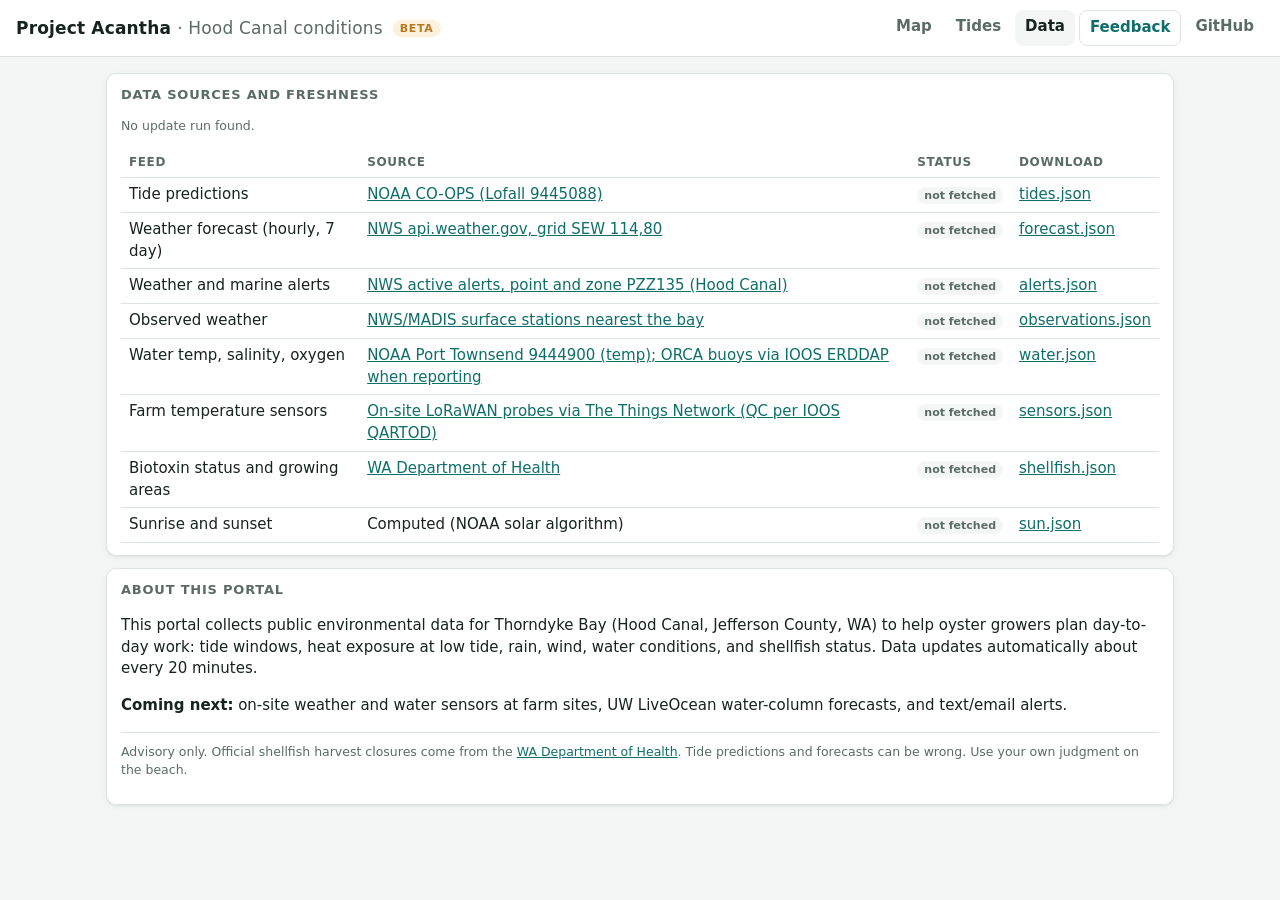
==== web/about.html @ f84d2c57 "Add GitHub repo link to site header Co-Authored-By: Claude Opus 5.5 <noreply@anthropic.com>" ====
<!doctype html>
<html lang="en">
<head>
  <meta charset="utf-8">
  <meta name="viewport" content="width=device-width, initial-scale=1">
  <title>Thorndyke Data Sources</title>
  <meta name="description" content="Where the Thorndyke Bay portal's data comes from and how fresh it is.">
  <link rel="stylesheet" href="css/style.css">
</head>
<body>
  <header class="top">
    <h1>Project Acantha <span>· Hood Canal conditions</span> <b class="beta" title="This site is in beta — data and features may change">Beta</b></h1>
    <nav>
      <a href="index.html">Map</a>
      <a href="tides.html">Tides</a>
      <a href="about.html" aria-current="page">Data</a>
      <a class="feedback" title="Email contact@robertslab.info" href="mailto:contact@robertslab.info?subject=Thorndyke%20Bay%20dashboard%20feedback&amp;body=What%20page%20were%20you%20on%2C%20and%20what%20did%20you%20notice%20or%20want%20to%20see%3F%0A%0A">Feedback</a>
      <a class="github" title="Source code on GitHub" href="https://github.com/RobertsLab/acantha" target="_blank" rel="noopener">GitHub</a>
    </nav>
  </header>
  <main class="page">
    <section class="card">
      <h2>Data sources and freshness</h2>
      <p class="small muted" id="gen"></p>
      <div style="overflow-x:auto"><table id="src"><thead><tr><th>Feed</th><th>Source</th><th>Status</th><th>Download</th></tr></thead><tbody></tbody></table></div>
    </section>
    <section class="card">
      <h2>About this portal</h2>
      <p>This portal collects public environmental data for Thorndyke Bay (Hood Canal, Jefferson County, WA)
        to help oyster growers plan day-to-day work: tide windows, heat exposure at low tide, rain, wind,
        water conditions, and shellfish status. Data updates automatically about every 20 minutes.</p>
      <p><b>Coming next:</b> on-site weather and water sensors at farm sites, UW LiveOcean water-column forecasts,
        and text/email alerts.</p>
      <p class="disclaimer">Advisory only. Official shellfish harvest closures come from the
        <a href="https://doh.wa.gov/community-and-environment/shellfish">WA Department of Health</a>.
        Tide predictions and forecasts can be wrong. Use your own judgment on the beach.</p>
    </section>
  </main>
  <script type="module">
    import { loadAll, ago, el, fmtDayTime } from "./js/common.js";
    const FEEDS = [
      ["tides", "Tide predictions", "NOAA CO-OPS (Lofall 9445088)", "https://tidesandcurrents.noaa.gov/stationhome.html?id=9445088"],
      ["forecast", "Weather forecast (hourly, 7 day)", "NWS api.weather.gov, grid SEW 114,80", "https://www.weather.gov/sew/"],
      ["alerts", "Weather and marine alerts", "NWS active alerts, point and zone PZZ135 (Hood Canal)", "https://www.weather.gov/sew/"],
      ["observations", "Observed weather", "NWS/MADIS surface stations nearest the bay", "https://www.weather.gov/sew/"],
      ["water", "Water temp, salinity, oxygen", "NOAA Port Townsend 9444900 (temp); ORCA buoys via IOOS ERDDAP when reporting", "https://nvs.nanoos.org/"],
      ["sensors", "Farm temperature sensors", "On-site LoRaWAN probes via The Things Network (QC per IOOS QARTOD)", "https://www.thethingsnetwork.org/"],
      ["shellfish", "Biotoxin status and growing areas", "WA Department of Health", "https://doh.wa.gov/community-and-environment/shellfish"],
      ["sun", "Sunrise and sunset", "Computed (NOAA solar algorithm)", null],
    ];
    const { meta } = await loadAll(["meta"]);
    document.getElementById("gen").textContent = meta ? `Last update run: ${fmtDayTime(meta.generated_at)} (${ago(meta.generated_at)})` : "No update run found.";
    document.querySelector("#src tbody").replaceChildren(...FEEDS.map(([k, name, src, url]) => {
      const s = meta?.sources?.[k];
      const status = !s ? el("span", { class: "badge muted" }, "not fetched")
        : s.ok ? el("span", { class: "badge ok" }, `OK · ${ago(s.fetched_at)}`)
        : el("span", { class: "badge bad", title: s.error }, `Error · last good ${ago(s.fetched_at)}`);
      return el("tr", {}, el("td", {}, name),
        el("td", {}, url ? el("a", { href: url, target: "_blank", rel: "noopener" }, src) : src),
        el("td", {}, status, s && !s.ok ? el("div", { class: "small muted" }, s.error) : ""),
        el("td", {}, el("a", { href: `data/${k}.json` }, `${k}.json`)));
    }));
  </script>
</body>
</html>
---- web/css/style.css ----
:root {
  --bg: #f4f6f5;
  --panel: #ffffff;
  --ink: #16231f;
  --muted: #5b6b66;
  --line: #dde3e0;
  --accent: #0f6e6a;     /* tide / water */
  --accent-2: #d9731a;   /* now line, highlights */
  --good: #2f7d4a;
  --warn: #b7791f;
  --bad: #b83232;
  --good-bg: #e6f3ea;
  --warn-bg: #fbf1dd;
  --bad-bg: #f9e3e3;
  --night: rgba(22, 35, 31, 0.07);
  --series-1: #0f6e6a;
  --series-2: #d9731a;
  --series-3: #4a6fa5;
  --radius: 10px;
  --shadow: 0 1px 2px rgba(0,0,0,.06), 0 2px 8px rgba(0,0,0,.04);
  color-scheme: light;
}
@media (prefers-color-scheme: dark) {
  :root:not([data-theme="light"]) {
    --bg: #0f1614; --panel: #17211e; --ink: #e5ece9; --muted: #95a5a0; --line: #2a3632;
    --accent: #3fb8b0; --accent-2: #f0a050; --good: #6cc48a; --warn: #e3b252; --bad: #ec7b7b;
    --good-bg: #1c3325; --warn-bg: #3a2f17; --bad-bg: #3d1f1f; --night: rgba(255,255,255,.05);
    --series-1: #3fb8b0; --series-2: #f0a050; --series-3: #8fb0e0;
    color-scheme: dark;
  }
}

* { box-sizing: border-box; }
html, body { margin: 0; height: 100%; }
body {
  background: var(--bg);
  color: var(--ink);
  font: 15px/1.45 system-ui, -apple-system, "Segoe UI", Roboto, sans-serif;
  -webkit-text-size-adjust: 100%;
}
a { color: var(--accent); }

header.top {
  display: flex; align-items: center; gap: 16px; flex-wrap: wrap;
  padding: 10px 16px; background: var(--panel); border-bottom: 1px solid var(--line);
  position: sticky; top: 0; z-index: 10;
}
header.top h1 { font-size: 17px; margin: 0; letter-spacing: .01em; }
header.top h1 span { color: var(--muted); font-weight: 500; }
header.top nav { display: flex; gap: 4px; margin-left: auto; }
header.top nav a {
  text-decoration: none; color: var(--muted); padding: 6px 10px; border-radius: 8px; font-weight: 600;
}
header.top nav a[aria-current="page"] { color: var(--ink); background: var(--bg); }
header.top h1 .beta {
  font-size: 11px; font-weight: 700; text-transform: uppercase; letter-spacing: .06em; vertical-align: 2px;
  color: var(--warn); background: var(--warn-bg); padding: 2px 7px; border-radius: 999px; margin-left: 4px;
}
header.top nav a.feedback { color: var(--accent); border: 1px solid var(--line); }

/* ---------- map page layout ---------- */
.map-layout { display: grid; grid-template-columns: 1fr 440px; height: calc(100vh - 53px); }
#map { width: 100%; height: 100%; }
.panel { overflow-y: auto; padding: 14px; border-left: 1px solid var(--line); background: var(--bg); }
@media (max-width: 860px) {
  .map-layout { grid-template-columns: 1fr; grid-template-rows: 48vh auto; height: auto; }
  .panel { border-left: 0; border-top: 1px solid var(--line); overflow: visible; }
}

/* ---------- cards ---------- */
.card {
  background: var(--panel); border: 1px solid var(--line); border-radius: var(--radius);
  box-shadow: var(--shadow); padding: 12px 14px; margin-bottom: 12px;
}
.card h2 {
  font-size: 13px; text-transform: uppercase; letter-spacing: .06em; color: var(--muted);
  margin: 0 0 8px; display: flex; justify-content: space-between; align-items: baseline; gap: 8px;
}
.big { font-size: 34px; font-weight: 700; line-height: 1.1; font-variant-numeric: tabular-nums; }
.big small { font-size: 15px; font-weight: 500; color: var(--muted); }
.row { display: flex; gap: 16px; flex-wrap: wrap; align-items: baseline; }
.stat { min-width: 90px; }
.stat .label { font-size: 12px; color: var(--muted); }
.stat .value { font-size: 20px; font-weight: 650; font-variant-numeric: tabular-nums; }
.muted { color: var(--muted); }
.small { font-size: 12.5px; }
.chart { width: 100%; margin-top: 6px; }

.badge {
  font-size: 11px; font-weight: 600; text-transform: none; letter-spacing: 0;
  padding: 2px 7px; border-radius: 999px; white-space: nowrap;
}
.badge.ok { background: var(--good-bg); color: var(--good); }
.badge.warn { background: var(--warn-bg); color: var(--warn); }
.badge.bad { background: var(--bad-bg); color: var(--bad); }
.badge.muted { background: var(--bg); }

.flags { list-style: none; margin: 0; padding: 0; }
.flags li {
  padding: 8px 10px; border-radius: 8px; margin-bottom: 6px; border-left: 4px solid;
  background: var(--bg);
}
.flags li.good { border-color: var(--good); }
.flags li.warn { border-color: var(--warn); background: var(--warn-bg); }
.flags li.bad { border-color: var(--bad); background: var(--bad-bg); }
.flags li b { display: block; }

.alert {
  border-radius: 8px; padding: 8px 10px; margin-bottom: 8px;
  background: var(--warn-bg); border-left: 4px solid var(--warn);
}
.alert.severe { background: var(--bad-bg); border-color: var(--bad); }
details summary { cursor: pointer; }

table { border-collapse: collapse; width: 100%; }
th, td { text-align: left; padding: 6px 8px; border-bottom: 1px solid var(--line); vertical-align: top; }
th { font-size: 12px; color: var(--muted); text-transform: uppercase; letter-spacing: .05em; }

.settings { display: grid; grid-template-columns: 1fr auto; gap: 6px 10px; align-items: center; }
.settings input { width: 80px; padding: 5px 6px; border: 1px solid var(--line); border-radius: 6px;
  background: var(--panel); color: var(--ink); font: inherit; }

/* ---------- map controls ---------- */
.layer-ctl {
  background: var(--panel); color: var(--ink); border-radius: 8px; box-shadow: var(--shadow);
  padding: 8px 10px; font-size: 13px; line-height: 1.8;
}
.layer-ctl label { display: block; cursor: pointer; white-space: nowrap; }
.radar-player { margin: 0 0 2px 20px; line-height: 1.5; }
.radar-player > div { display: flex; align-items: center; gap: 6px; margin-top: 3px; }
.radar-mode { font: inherit; font-size: 12px; padding: 1px 4px; border: 1px solid var(--line); border-radius: 6px;
  background: var(--panel); color: var(--ink); }
.radar-player[hidden] { display: none; }
.radar-btn { padding: 0 6px; font-size: 11px; line-height: 20px; min-width: 24px; }
.radar-time { font-variant-numeric: tabular-nums; }
.layer-ctl hr { border: 0; border-top: 1px solid var(--line); margin: 4px 0; }
.maplibregl-popup-content { background: var(--panel) !important; color: var(--ink); border-radius: 8px !important;
  font: 13px/1.4 system-ui, sans-serif; max-width: 280px; }
.maplibregl-popup-tip { border-top-color: var(--panel) !important; border-bottom-color: var(--panel) !important; }
.maplibregl-popup-content h3 { margin: 0 0 4px; font-size: 14px; }
.legend-dot { display: inline-block; width: 10px; height: 10px; border-radius: 50%; margin-right: 6px; vertical-align: -1px; }

/* ---------- pages ---------- */
main.page { max-width: 1100px; margin: 0 auto; padding: 16px; }
.cal { display: grid; grid-template-columns: repeat(auto-fill, minmax(150px, 1fr)); gap: 8px; }
.cal .day { background: var(--panel); border: 1px solid var(--line); border-radius: 8px; padding: 8px 10px; }
.cal .day.work { border-color: var(--accent); box-shadow: inset 0 0 0 1px var(--accent); }
.cal .day h3 { margin: 0 0 4px; font-size: 13px; }
.cal .low { font-variant-numeric: tabular-nums; font-size: 13.5px; }
.cal .low.hit { font-weight: 700; color: var(--accent); }
.cal .low.night { color: var(--muted); }
button, .btn {
  font: inherit; font-weight: 600; padding: 7px 12px; border-radius: 8px; border: 1px solid var(--accent);
  background: var(--accent); color: #fff; cursor: pointer; text-decoration: none;
}
button.secondary { background: transparent; color: var(--accent); }
.disclaimer { font-size: 12.5px; color: var(--muted); border-top: 1px solid var(--line); padding-top: 10px; margin-top: 8px; }

/* uPlot theming */
.u-legend { font-size: 12px; color: var(--ink); }
.u-legend .u-marker { width: 10px; height: 10px; }

/* ---------- farm sensors ---------- */
.popup-chart { margin-top: 6px; }
.sensor-row { display: grid; grid-template-columns: 1fr auto; gap: 2px 10px; align-items: baseline;
  padding: 6px 0; border-bottom: 1px solid var(--line); }
.sensor-row:last-of-type { border-bottom: 0; }
.sensor-row .value { font-size: 20px; font-weight: 650; font-variant-numeric: tabular-nums; }
.mock-banner { font-size: 12px; padding: 4px 8px; border-radius: 6px; margin-bottom: 6px;
  background: var(--warn-bg); color: var(--warn); font-weight: 600; }
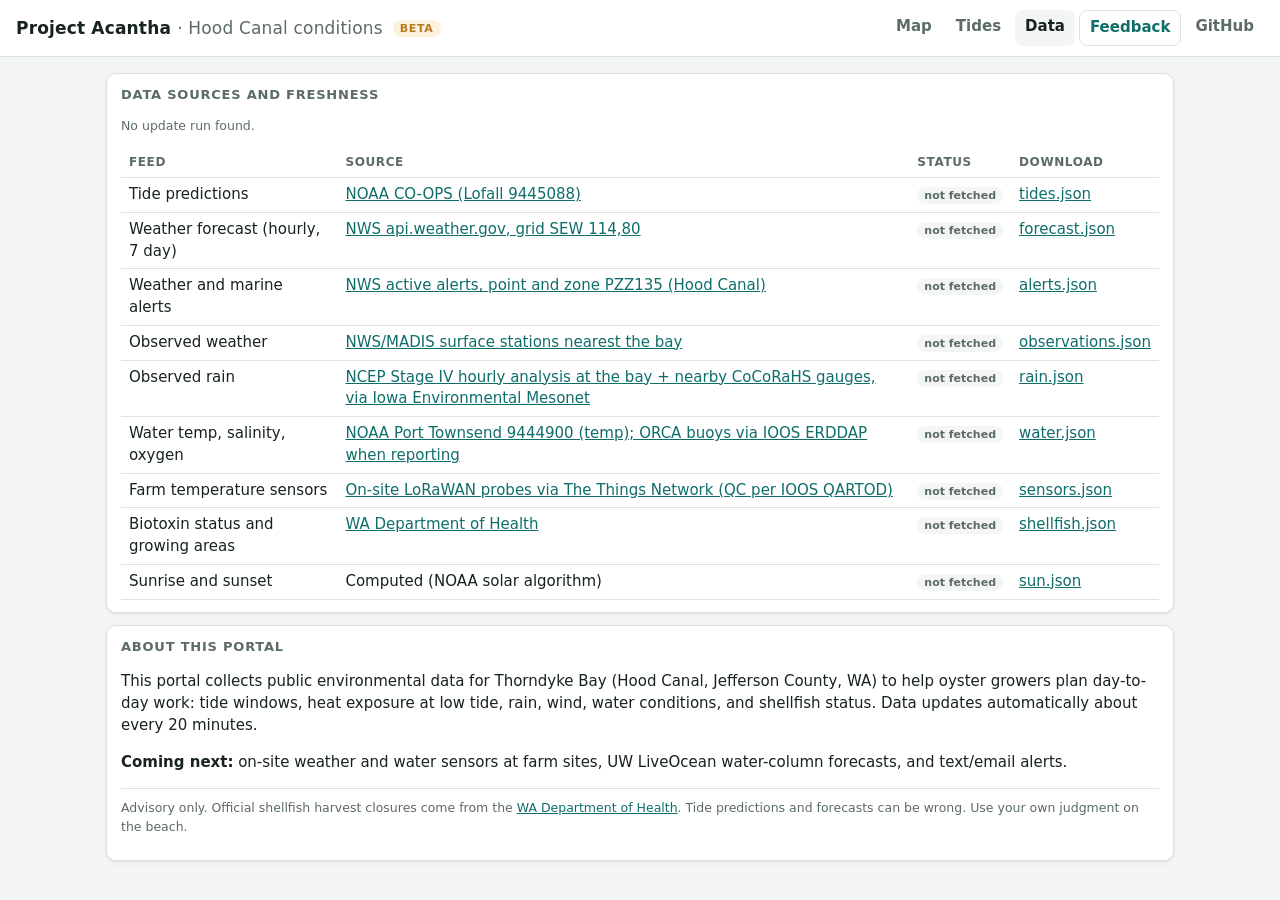
==== commit 7c3bda22: "Add observed rain from Stage IV and CoCoRaHS for closure watch None of the nearby NWS stations repor" ====
--- a/web/about.html
+++ b/web/about.html
@@ -43,6 +43,7 @@
       ["forecast", "Weather forecast (hourly, 7 day)", "NWS api.weather.gov, grid SEW 114,80", "https://www.weather.gov/sew/"],
       ["alerts", "Weather and marine alerts", "NWS active alerts, point and zone PZZ135 (Hood Canal)", "https://www.weather.gov/sew/"],
       ["observations", "Observed weather", "NWS/MADIS surface stations nearest the bay", "https://www.weather.gov/sew/"],
+      ["rain", "Observed rain", "NCEP Stage IV hourly analysis at the bay + nearby CoCoRaHS gauges, via Iowa Environmental Mesonet", "https://mesonet.agron.iastate.edu/rainfall/"],
       ["water", "Water temp, salinity, oxygen", "NOAA Port Townsend 9444900 (temp); ORCA buoys via IOOS ERDDAP when reporting", "https://nvs.nanoos.org/"],
       ["sensors", "Farm temperature sensors", "On-site LoRaWAN probes via The Things Network (QC per IOOS QARTOD)", "https://www.thethingsnetwork.org/"],
       ["shellfish", "Biotoxin status and growing areas", "WA Department of Health", "https://doh.wa.gov/community-and-environment/shellfish"],
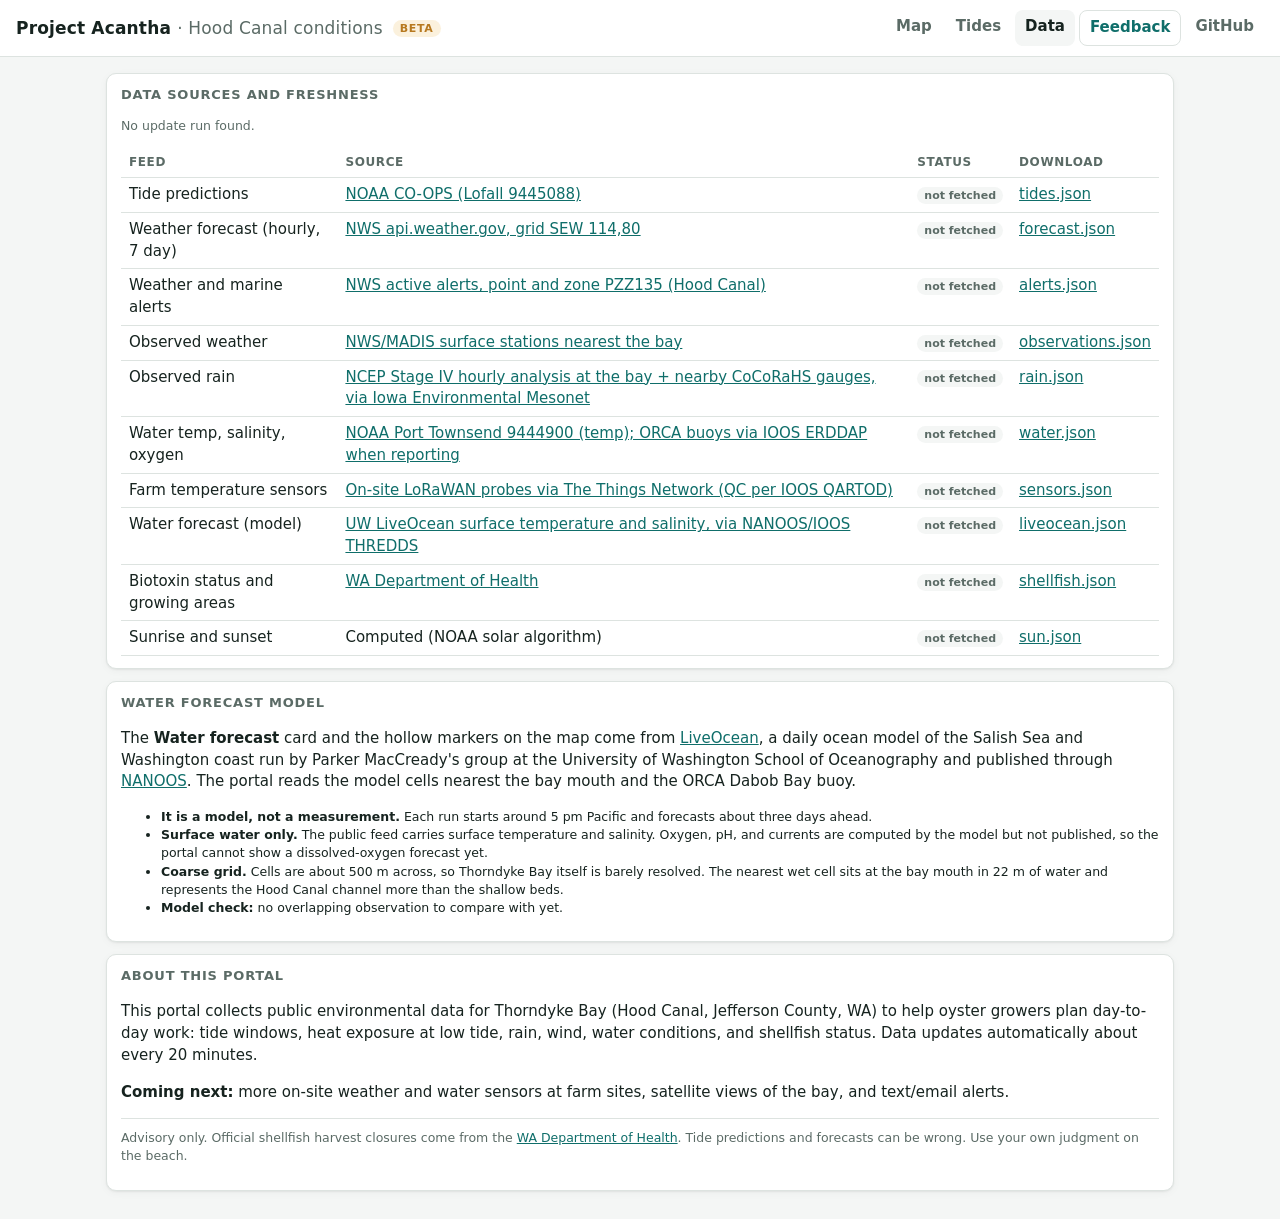
==== commit beed5286: "Show the LiveOcean water forecast on the site Add a "Water forecast" dashboard card with surface tem" ====
--- a/web/about.html
+++ b/web/about.html
@@ -25,11 +25,28 @@
       <div style="overflow-x:auto"><table id="src"><thead><tr><th>Feed</th><th>Source</th><th>Status</th><th>Download</th></tr></thead><tbody></tbody></table></div>
     </section>
     <section class="card">
+      <h2>Water forecast model</h2>
+      <p>The <b>Water forecast</b> card and the hollow markers on the map come from
+        <a href="https://faculty.washington.edu/pmacc/LO/LiveOcean.html" target="_blank" rel="noopener">LiveOcean</a>,
+        a daily ocean model of the Salish Sea and Washington coast run by Parker MacCready's group at the
+        University of Washington School of Oceanography and published through
+        <a href="https://nvs.nanoos.org/" target="_blank" rel="noopener">NANOOS</a>.
+        The portal reads the model cells nearest the bay mouth and the ORCA Dabob Bay buoy.</p>
+      <ul class="small">
+        <li><b>It is a model, not a measurement.</b> Each run starts around 5 pm Pacific and forecasts about three days ahead.</li>
+        <li><b>Surface water only.</b> The public feed carries surface temperature and salinity. Oxygen, pH, and
+          currents are computed by the model but not published, so the portal cannot show a dissolved-oxygen forecast yet.</li>
+        <li><b>Coarse grid.</b> Cells are about 500 m across, so Thorndyke Bay itself is barely resolved. The nearest
+          wet cell sits at the bay mouth in 22 m of water and represents the Hood Canal channel more than the shallow beds.</li>
+        <li><b>Model check:</b> <span id="model-check">loading…</span></li>
+      </ul>
+    </section>
+    <section class="card">
       <h2>About this portal</h2>
       <p>This portal collects public environmental data for Thorndyke Bay (Hood Canal, Jefferson County, WA)
         to help oyster growers plan day-to-day work: tide windows, heat exposure at low tide, rain, wind,
         water conditions, and shellfish status. Data updates automatically about every 20 minutes.</p>
-      <p><b>Coming next:</b> on-site weather and water sensors at farm sites, UW LiveOcean water-column forecasts,
+      <p><b>Coming next:</b> more on-site weather and water sensors at farm sites, satellite views of the bay,
         and text/email alerts.</p>
       <p class="disclaimer">Advisory only. Official shellfish harvest closures come from the
         <a href="https://doh.wa.gov/community-and-environment/shellfish">WA Department of Health</a>.
@@ -37,7 +54,7 @@
     </section>
   </main>
   <script type="module">
-    import { loadAll, ago, el, fmtDayTime } from "./js/common.js";
+    import { loadAll, ago, el, fmtDayTime, num, modelVsObs } from "./js/common.js";
     const FEEDS = [
       ["tides", "Tide predictions", "NOAA CO-OPS (Lofall 9445088)", "https://tidesandcurrents.noaa.gov/stationhome.html?id=9445088"],
       ["forecast", "Weather forecast (hourly, 7 day)", "NWS api.weather.gov, grid SEW 114,80", "https://www.weather.gov/sew/"],
@@ -46,10 +63,18 @@
       ["rain", "Observed rain", "NCEP Stage IV hourly analysis at the bay + nearby CoCoRaHS gauges, via Iowa Environmental Mesonet", "https://mesonet.agron.iastate.edu/rainfall/"],
       ["water", "Water temp, salinity, oxygen", "NOAA Port Townsend 9444900 (temp); ORCA buoys via IOOS ERDDAP when reporting", "https://nvs.nanoos.org/"],
       ["sensors", "Farm temperature sensors", "On-site LoRaWAN probes via The Things Network (QC per IOOS QARTOD)", "https://www.thethingsnetwork.org/"],
+      ["liveocean", "Water forecast (model)", "UW LiveOcean surface temperature and salinity, via NANOOS/IOOS THREDDS", "https://faculty.washington.edu/pmacc/LO/LiveOcean.html"],
       ["shellfish", "Biotoxin status and growing areas", "WA Department of Health", "https://doh.wa.gov/community-and-environment/shellfish"],
       ["sun", "Sunrise and sunset", "Computed (NOAA solar algorithm)", null],
     ];
-    const { meta } = await loadAll(["meta"]);
+    const { meta, liveocean, water } = await loadAll(["meta", "liveocean", "water"]);
+    const cell = liveocean?.cells?.find((c) => c.id === "thorndyke");
+    const pt = (water?.stations || []).find((s) => s.series?.length);
+    const check = cell && pt && modelVsObs(cell, pt.series);
+    document.getElementById("model-check").textContent = check
+      ? `over the past 7 days the model surface temperature at the bay mouth ran ${check.bias >= 0 ? "+" : "−"}${num(Math.abs(check.bias), 1)}°F ` +
+        `against the ${pt.name} observation${pt.distance_km ? ` (${pt.distance_km} km away)` : ""}, with a typical hour-to-hour difference of ${num(check.rmse, 1)}°F (${check.n} hours compared).`
+      : "no overlapping observation to compare with yet.";
     document.getElementById("gen").textContent = meta ? `Last update run: ${fmtDayTime(meta.generated_at)} (${ago(meta.generated_at)})` : "No update run found.";
     document.querySelector("#src tbody").replaceChildren(...FEEDS.map(([k, name, src, url]) => {
       const s = meta?.sources?.[k];
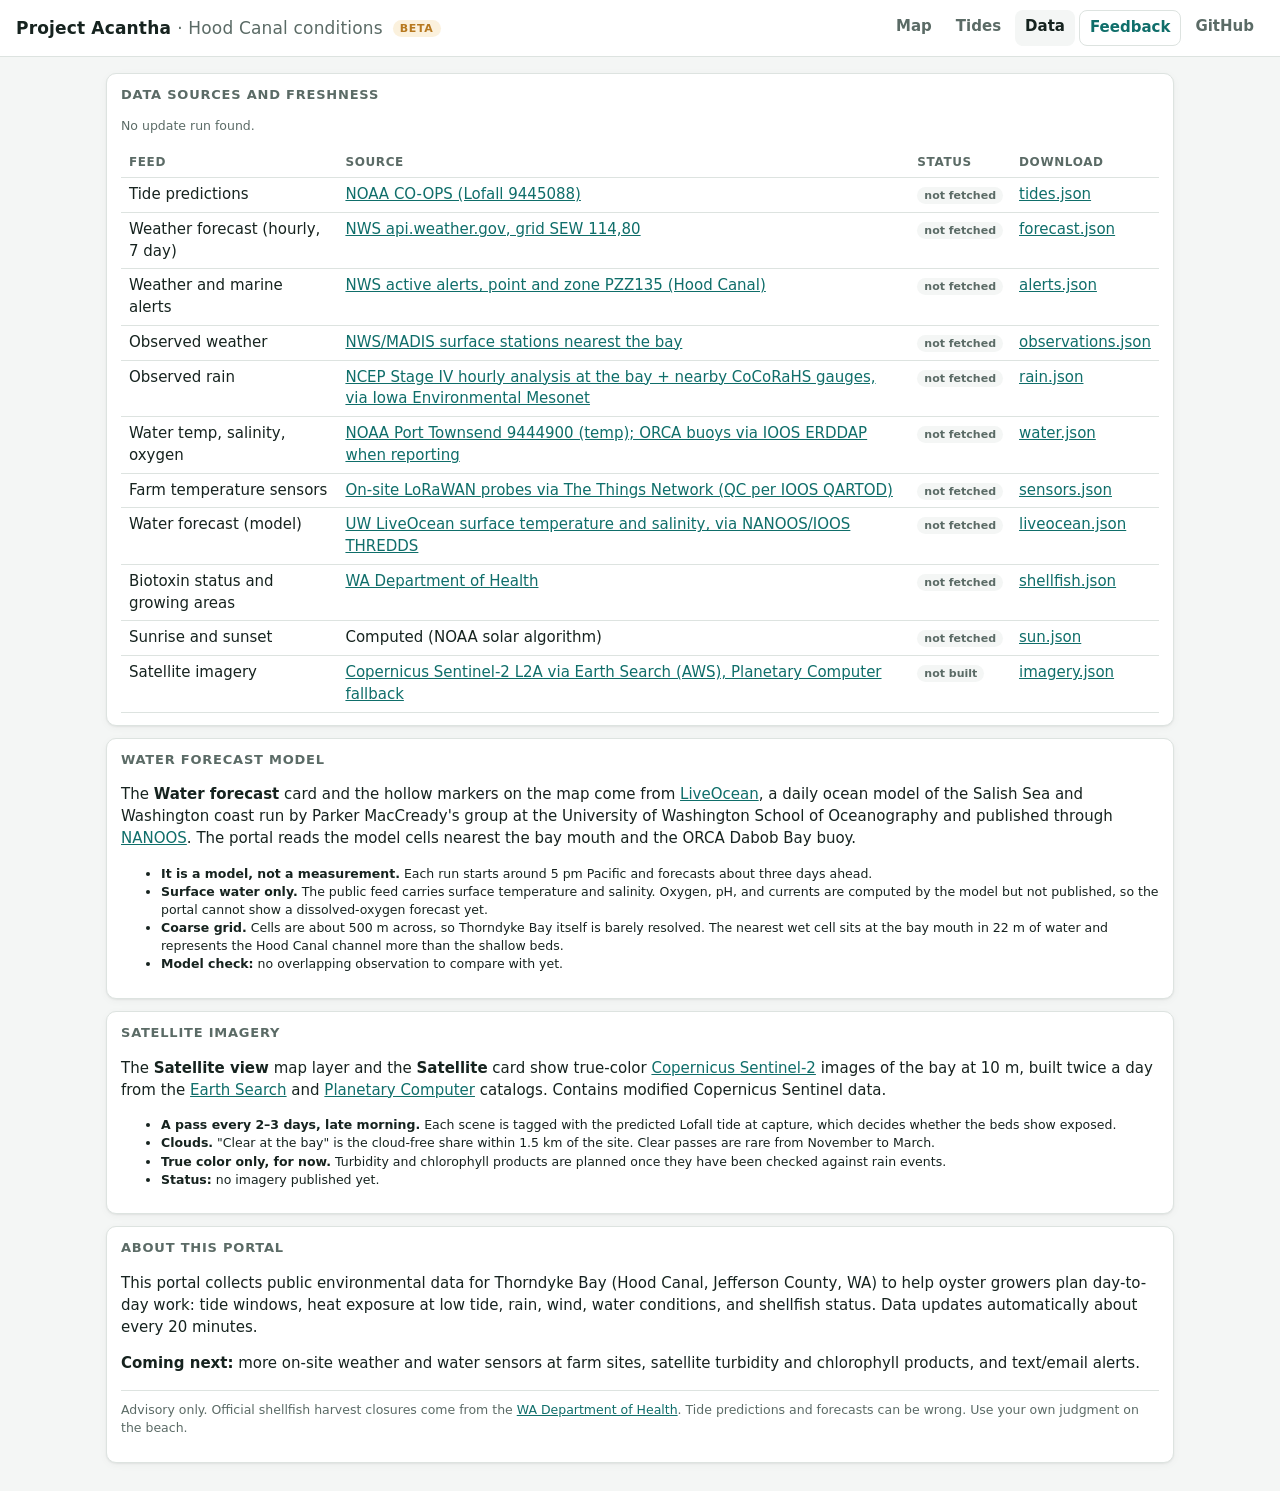
==== commit 453d9b88: "Show Sentinel-2 imagery on the map and add LiveOcean decision hooks Add a "Satellite view (Sentinel-" ====
--- a/web/about.html
+++ b/web/about.html
@@ -42,19 +42,35 @@
       </ul>
     </section>
     <section class="card">
+      <h2>Satellite imagery</h2>
+      <p>The <b>Satellite view</b> map layer and the <b>Satellite</b> card show true-color
+        <a href="https://sentiwiki.copernicus.eu/web/s2-mission" target="_blank" rel="noopener">Copernicus Sentinel-2</a>
+        images of the bay at 10 m, built twice a day from the
+        <a href="https://earth-search.aws.element84.com/v1" target="_blank" rel="noopener">Earth Search</a> and
+        <a href="https://planetarycomputer.microsoft.com/" target="_blank" rel="noopener">Planetary Computer</a> catalogs.
+        <span id="sat-attribution">Contains modified Copernicus Sentinel data.</span></p>
+      <ul class="small">
+        <li><b>A pass every 2–3 days, late morning.</b> Each scene is tagged with the predicted Lofall tide at capture,
+          which decides whether the beds show exposed.</li>
+        <li><b>Clouds.</b> "Clear at the bay" is the cloud-free share within 1.5 km of the site. Clear passes are rare from November to March.</li>
+        <li><b>True color only, for now.</b> Turbidity and chlorophyll products are planned once they have been checked against rain events.</li>
+        <li><b>Status:</b> <span id="sat-status">loading…</span></li>
+      </ul>
+    </section>
+    <section class="card">
       <h2>About this portal</h2>
       <p>This portal collects public environmental data for Thorndyke Bay (Hood Canal, Jefferson County, WA)
         to help oyster growers plan day-to-day work: tide windows, heat exposure at low tide, rain, wind,
         water conditions, and shellfish status. Data updates automatically about every 20 minutes.</p>
-      <p><b>Coming next:</b> more on-site weather and water sensors at farm sites, satellite views of the bay,
-        and text/email alerts.</p>
+      <p><b>Coming next:</b> more on-site weather and water sensors at farm sites, satellite turbidity and
+        chlorophyll products, and text/email alerts.</p>
       <p class="disclaimer">Advisory only. Official shellfish harvest closures come from the
         <a href="https://doh.wa.gov/community-and-environment/shellfish">WA Department of Health</a>.
         Tide predictions and forecasts can be wrong. Use your own judgment on the beach.</p>
     </section>
   </main>
   <script type="module">
-    import { loadAll, ago, el, fmtDayTime, num, modelVsObs } from "./js/common.js";
+    import { load, loadAll, ago, el, fmtDay, fmtDayTime, num, modelVsObs, satScenes } from "./js/common.js";
     const FEEDS = [
       ["tides", "Tide predictions", "NOAA CO-OPS (Lofall 9445088)", "https://tidesandcurrents.noaa.gov/stationhome.html?id=9445088"],
       ["forecast", "Weather forecast (hourly, 7 day)", "NWS api.weather.gov, grid SEW 114,80", "https://www.weather.gov/sew/"],
@@ -71,6 +87,14 @@
     const cell = liveocean?.cells?.find((c) => c.id === "thorndyke");
     const pt = (water?.stations || []).find((s) => s.series?.length);
     const check = cell && pt && modelVsObs(cell, pt.series);
+    const imagery = await load("imagery", "data/imagery/imagery.json");
+    const scenes = satScenes(imagery);
+    if (imagery?.attribution) document.getElementById("sat-attribution").textContent = imagery.attribution + ".";
+    document.getElementById("sat-status").textContent = imagery
+      ? `last build ${ago(imagery.generated_at)}; ${imagery.scenes.length} passes in the last 30 days, ${scenes.length} with imagery` +
+        (imagery.latest_clear ? `; last clear view ${fmtDay(scenes.find((s) => s.id === imagery.latest_clear)?.datetime || scenes[0].datetime)}` : "") +
+        (imagery.errors?.length ? `; ${imagery.errors.length} scene error(s) in the last build` : "") + "."
+      : "no imagery published yet.";
     document.getElementById("model-check").textContent = check
       ? `over the past 7 days the model surface temperature at the bay mouth ran ${check.bias >= 0 ? "+" : "−"}${num(Math.abs(check.bias), 1)}°F ` +
         `against the ${pt.name} observation${pt.distance_km ? ` (${pt.distance_km} km away)` : ""}, with a typical hour-to-hour difference of ${num(check.rmse, 1)}°F (${check.n} hours compared).`
@@ -85,7 +109,10 @@
         el("td", {}, url ? el("a", { href: url, target: "_blank", rel: "noopener" }, src) : src),
         el("td", {}, status, s && !s.ok ? el("div", { class: "small muted" }, s.error) : ""),
         el("td", {}, el("a", { href: `data/${k}.json` }, `${k}.json`)));
-    }));
+    }), el("tr", {}, el("td", {}, "Satellite imagery"),
+      el("td", {}, el("a", { href: "https://earth-search.aws.element84.com/v1", target: "_blank", rel: "noopener" }, "Copernicus Sentinel-2 L2A via Earth Search (AWS), Planetary Computer fallback")),
+      el("td", {}, imagery ? el("span", { class: "badge ok" }, `OK · ${ago(imagery.generated_at)}`) : el("span", { class: "badge muted" }, "not built")),
+      el("td", {}, el("a", { href: "data/imagery/imagery.json" }, "imagery.json"))));
   </script>
 </body>
 </html>
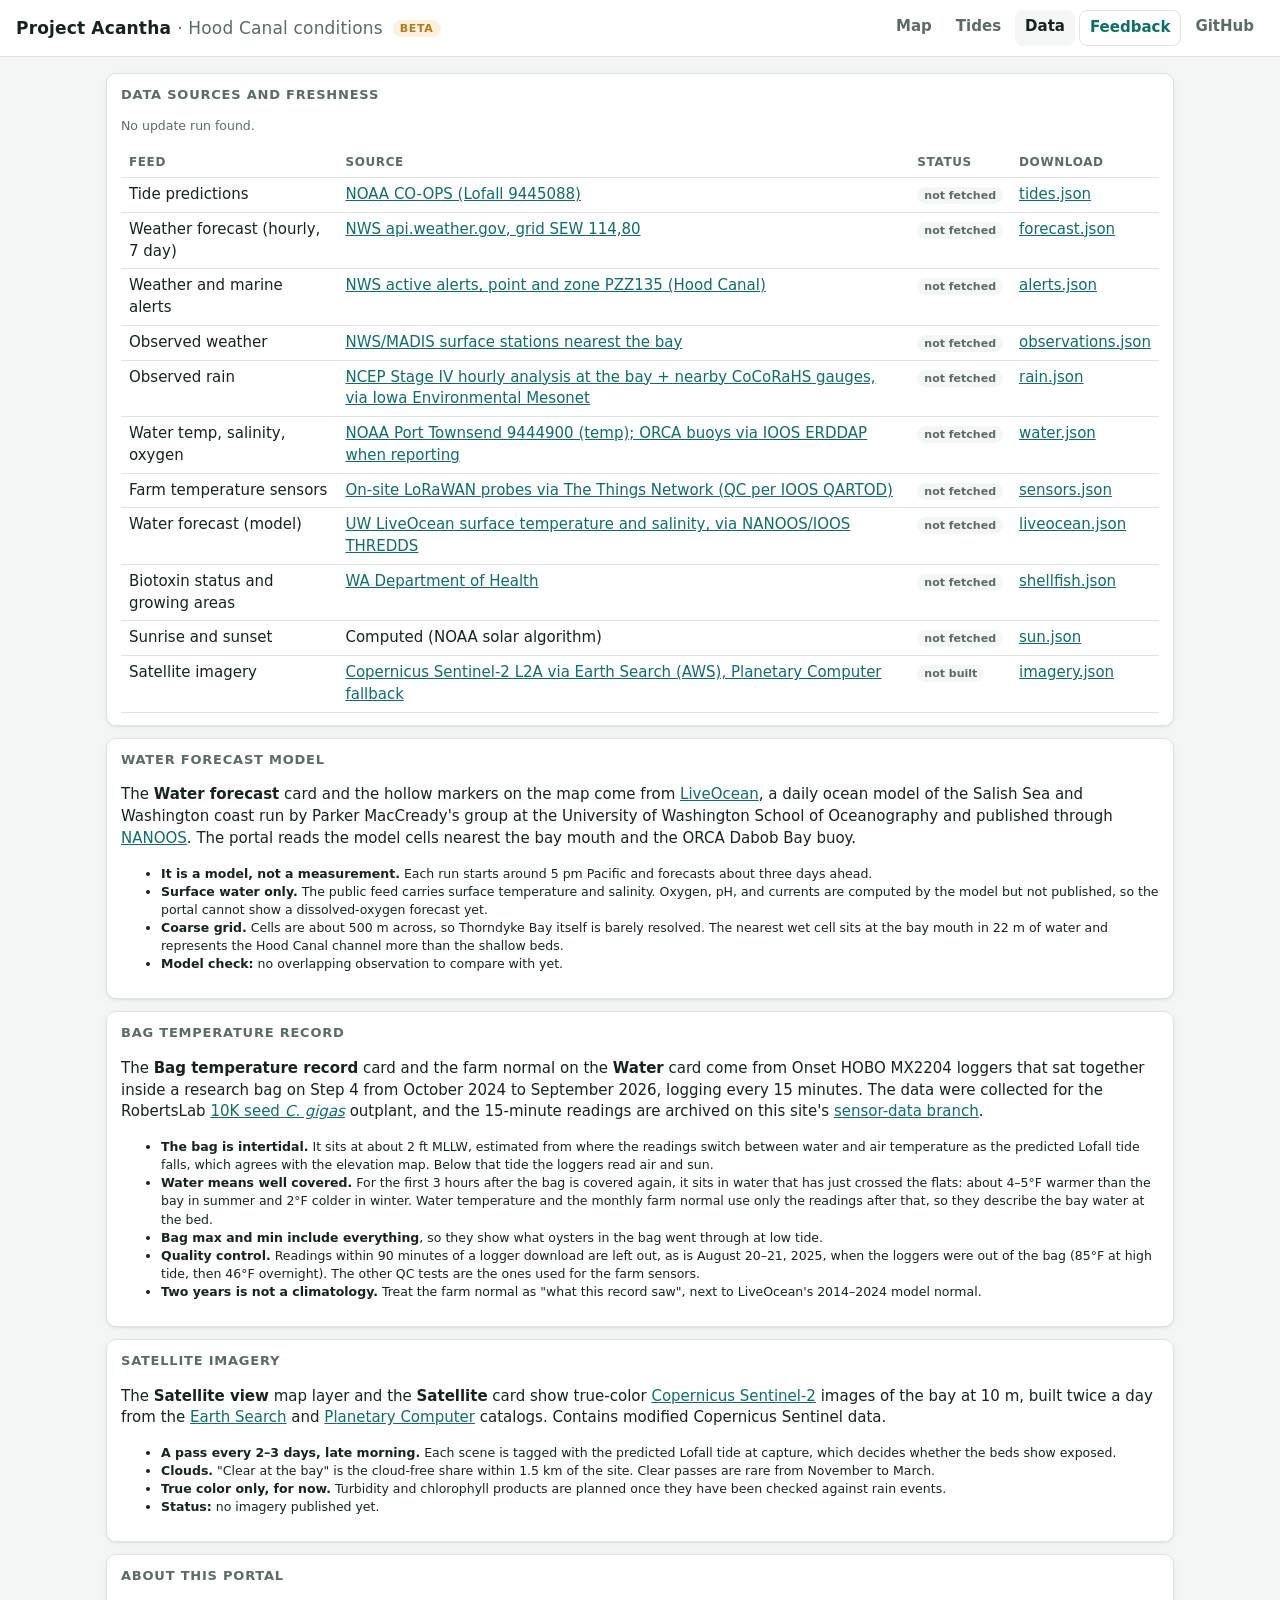
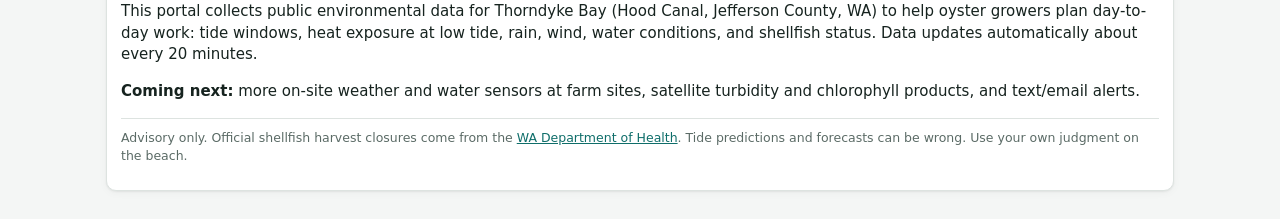
==== commit 3b7a6504: "Add the archival HOBO bag temperature record (Step 4, 2024-26) Builds web/baseline/thorndyke_hobo.js" ====
--- a/web/about.html
+++ b/web/about.html
@@ -39,6 +39,28 @@
         <li><b>Coarse grid.</b> Cells are about 500 m across, so Thorndyke Bay itself is barely resolved. The nearest
           wet cell sits at the bay mouth in 22 m of water and represents the Hood Canal channel more than the shallow beds.</li>
         <li><b>Model check:</b> <span id="model-check">loading…</span></li>
+      </ul>
+    </section>
+    <section class="card" id="hobo">
+      <h2>Bag temperature record</h2>
+      <p>The <b>Bag temperature record</b> card and the farm normal on the <b>Water</b> card come from Onset HOBO
+        MX2204 loggers that sat together inside a research bag on Step 4 from October 2024 to September 2026, logging
+        every 15 minutes. The data were collected for the RobertsLab
+        <a href="https://github.com/RobertsLab/10K-seed-Cgigas" target="_blank" rel="noopener">10K seed <i>C. gigas</i></a>
+        outplant, and the 15-minute readings are archived on this site's
+        <a href="https://github.com/RobertsLab/acantha/tree/sensor-data/hobo" target="_blank" rel="noopener">sensor-data branch</a>.</p>
+      <ul class="small">
+        <li><b>The bag is intertidal.</b> It sits at about 2 ft MLLW, estimated from where the readings switch between
+          water and air temperature as the predicted Lofall tide falls, which agrees with the elevation map. Below that
+          tide the loggers read air and sun.</li>
+        <li><b>Water means well covered.</b> For the first 3 hours after the bag is covered again, it sits in water that
+          has just crossed the flats: about 4–5°F warmer than the bay in summer and 2°F colder in winter. Water
+          temperature and the monthly farm normal use only the readings after that, so they describe the bay water at the bed.</li>
+        <li><b>Bag max and min include everything</b>, so they show what oysters in the bag went through at low tide.</li>
+        <li><b>Quality control.</b> Readings within 90 minutes of a logger download are left out, as is August 20–21, 2025,
+          when the loggers were out of the bag (85°F at high tide, then 46°F overnight). The other QC tests are the ones used for the farm sensors.</li>
+        <li><b>Two years is not a climatology.</b> Treat the farm normal as "what this record saw", next to LiveOcean's
+          2014–2024 model normal.</li>
       </ul>
     </section>
     <section class="card">
--- a/web/css/style.css
+++ b/web/css/style.css
@@ -162,6 +162,7 @@
 
 /* ---------- farm sensors ---------- */
 .popup-chart { margin-top: 6px; }
+.photo-popup img { display: block; width: 100%; max-width: 250px; border-radius: 4px; margin-bottom: 4px; }
 .sensor-row { display: grid; grid-template-columns: 1fr auto; gap: 2px 10px; align-items: baseline;
   padding: 6px 0; border-bottom: 1px solid var(--line); }
 .sensor-row:last-of-type { border-bottom: 0; }
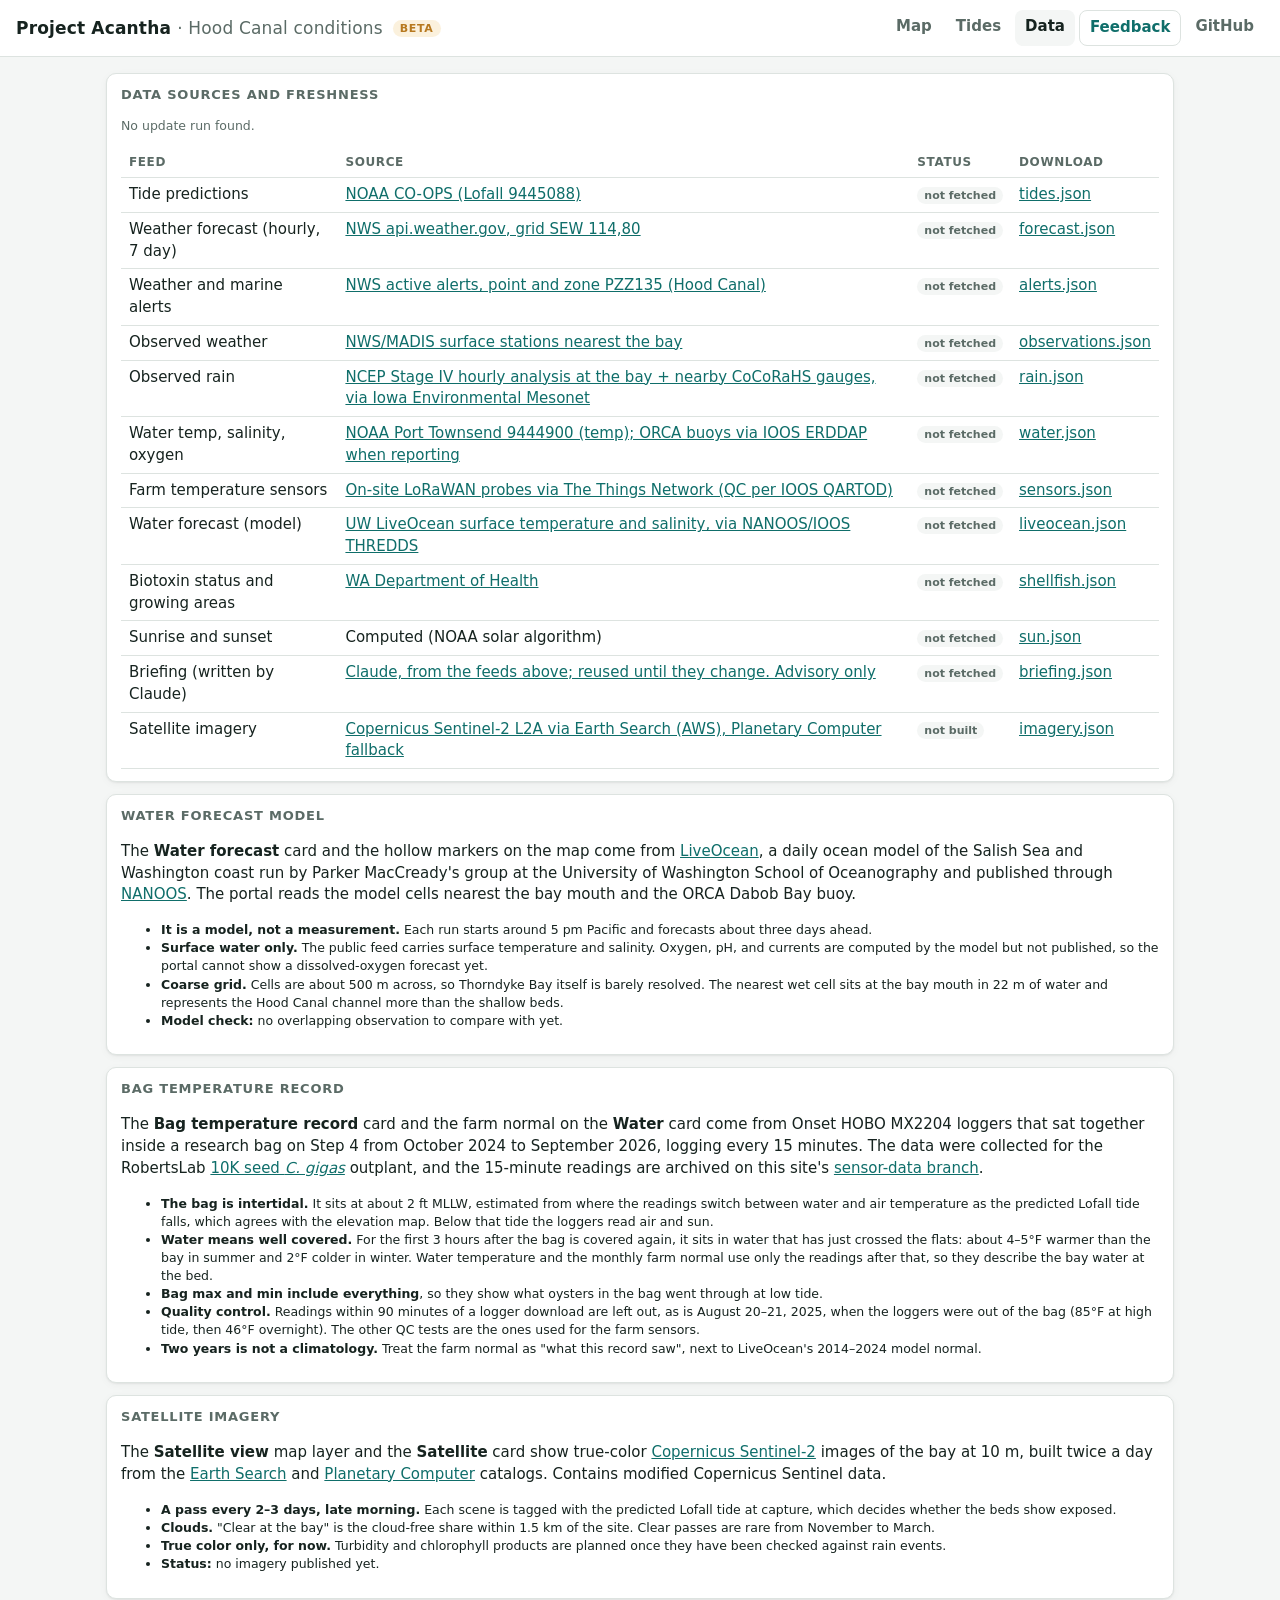
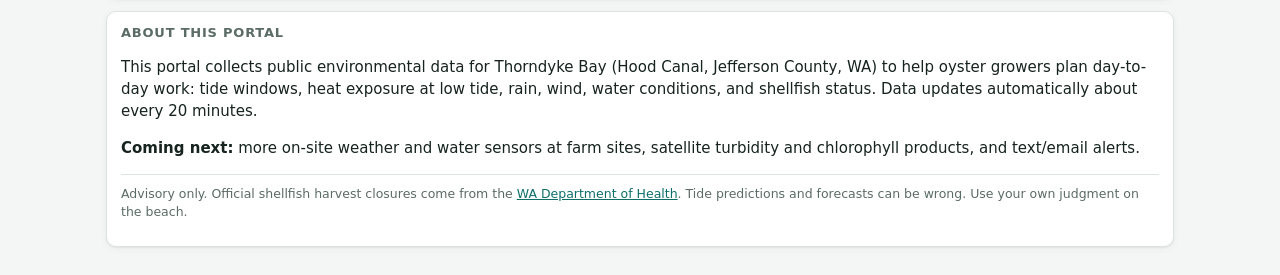
==== commit 9bb52975: "Add a plain-language briefing written by Claude A new last-running source condenses this run's tides" ====
--- a/web/about.html
+++ b/web/about.html
@@ -104,6 +104,7 @@
       ["liveocean", "Water forecast (model)", "UW LiveOcean surface temperature and salinity, via NANOOS/IOOS THREDDS", "https://faculty.washington.edu/pmacc/LO/LiveOcean.html"],
       ["shellfish", "Biotoxin status and growing areas", "WA Department of Health", "https://doh.wa.gov/community-and-environment/shellfish"],
       ["sun", "Sunrise and sunset", "Computed (NOAA solar algorithm)", null],
+      ["briefing", "Briefing (written by Claude)", "Claude, from the feeds above; reused until they change. Advisory only", "https://www.anthropic.com/claude"],
     ];
     const { meta, liveocean, water } = await loadAll(["meta", "liveocean", "water"]);
     const cell = liveocean?.cells?.find((c) => c.id === "thorndyke");
--- a/web/css/style.css
+++ b/web/css/style.css
@@ -105,6 +105,10 @@
 .flags li.bad { border-color: var(--bad); background: var(--bad-bg); }
 .flags li b { display: block; }
 
+.brief-head { font-size: 16px; font-weight: 650; margin: 0 0 6px; }
+.brief-points { margin: 0 0 6px; padding-left: 18px; }
+.brief-points li { margin-bottom: 4px; }
+
 .alert {
   border-radius: 8px; padding: 8px 10px; margin-bottom: 8px;
   background: var(--warn-bg); border-left: 4px solid var(--warn);
@@ -169,3 +173,16 @@
 .sensor-row .value { font-size: 20px; font-weight: 650; font-variant-numeric: tabular-nums; }
 .mock-banner { font-size: 12px; padding: 4px 8px; border-radius: 6px; margin-bottom: 6px;
   background: var(--warn-bg); color: var(--warn); font-weight: 600; }
+
+/* Water card: headline number and range bar against the month's normal */
+.bignum { font-size: 32px; font-weight: 700; font-variant-numeric: tabular-nums; line-height: 1.1; }
+.badge.cool { background: var(--bg); color: var(--series-3); }
+.rangebar { position: relative; height: 34px; margin: 10px 0 2px; }
+.rangebar::before { content: ""; position: absolute; left: 0; right: 0; top: 8px; height: 6px; border-radius: 3px; background: var(--line); }
+.rangebar .band { position: absolute; top: 8px; height: 6px; border-radius: 3px; background: var(--accent); opacity: .35; }
+.rangebar .tick { position: absolute; top: 4px; width: 2px; height: 14px; margin-left: -1px; background: var(--accent); }
+.rangebar .dot { position: absolute; top: 4px; width: 14px; height: 14px; margin-left: -7px; border-radius: 50%;
+  background: var(--accent-2); border: 2px solid var(--panel); box-sizing: border-box; }
+.rangebar .end { position: absolute; top: 18px; font-size: 11px; color: var(--muted); }
+.water-more { margin-top: 8px; }
+.water-more > div { margin-top: 4px; }
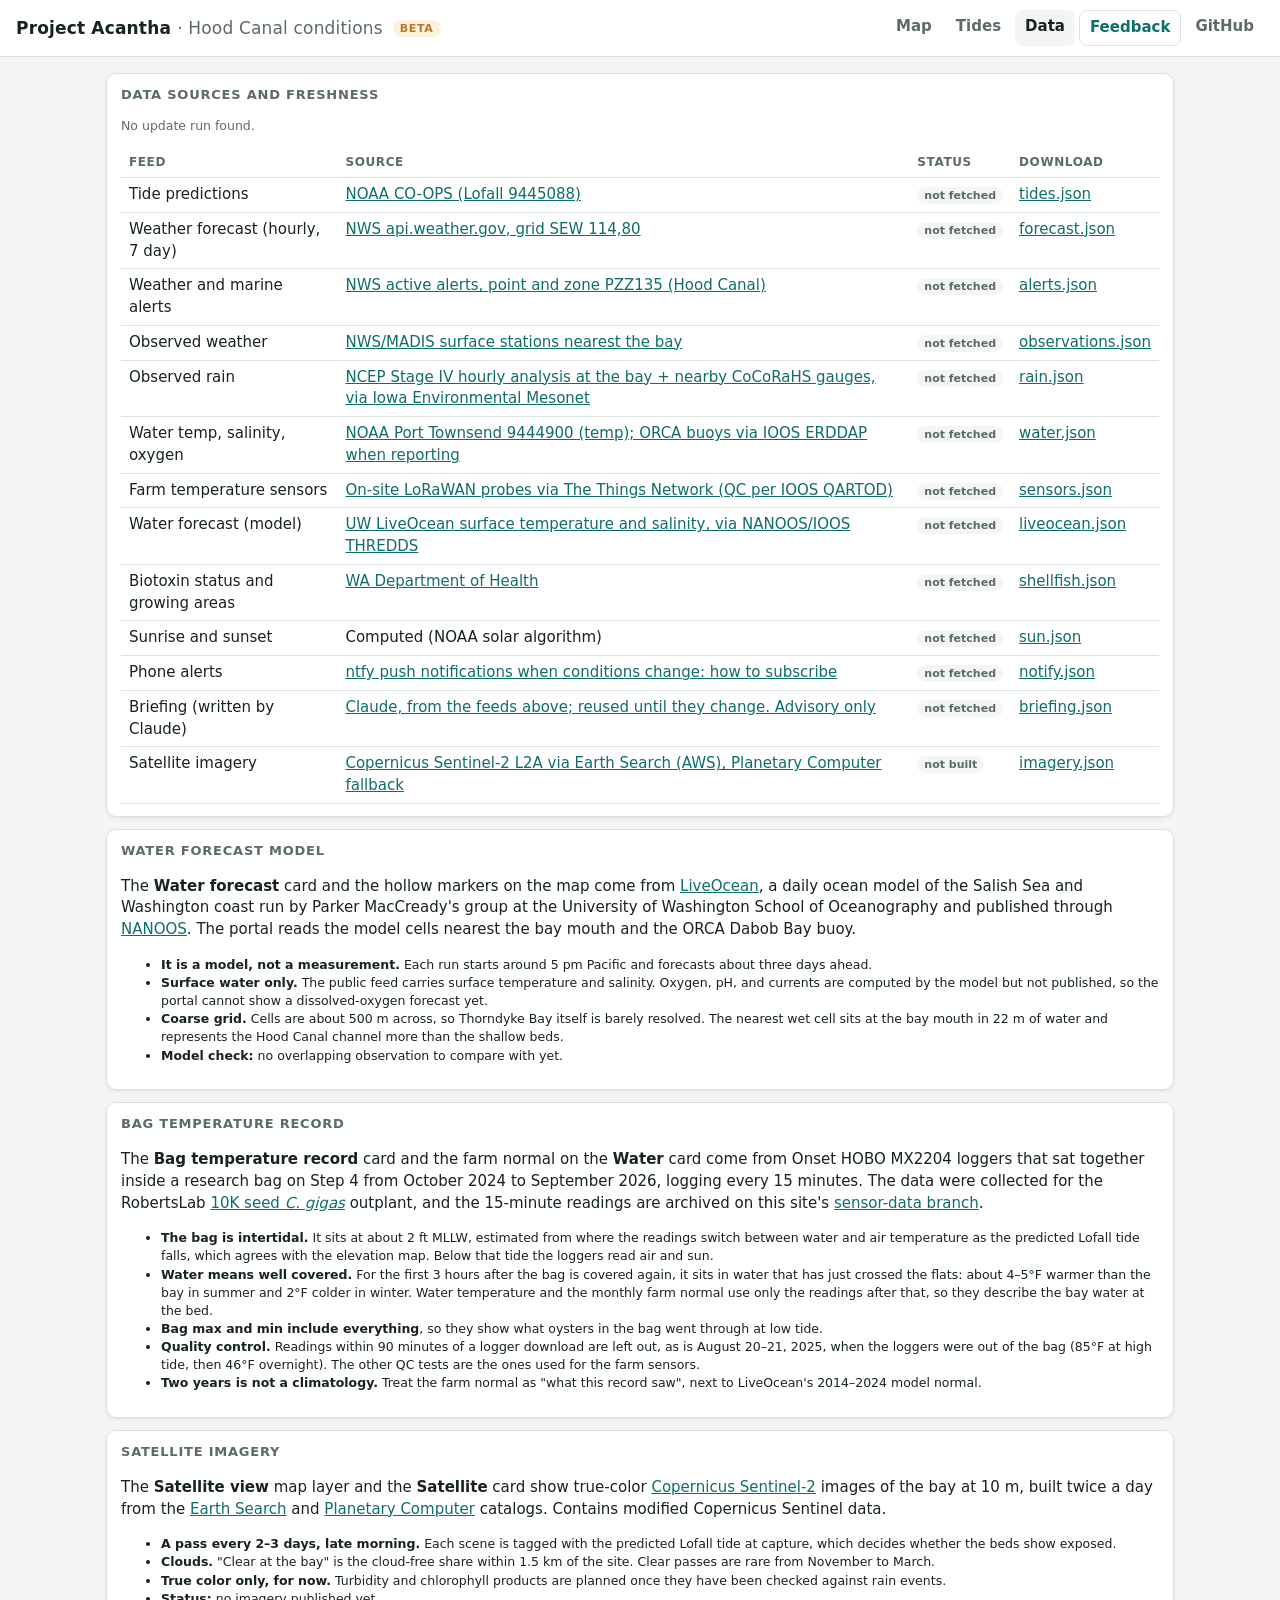
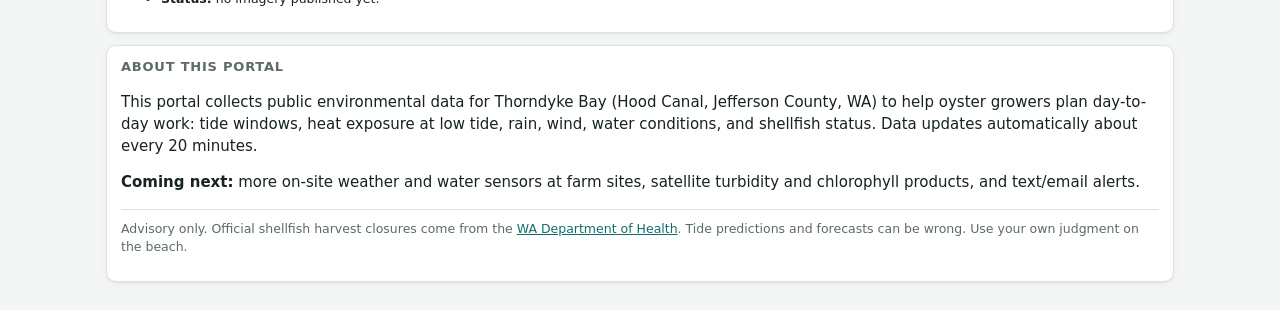
==== commit 3ccb6f15: "Add ntfy phone alerts when farm-relevant conditions change A new last-running source checks fixed ru" ====
--- a/web/about.html
+++ b/web/about.html
@@ -104,6 +104,7 @@
       ["liveocean", "Water forecast (model)", "UW LiveOcean surface temperature and salinity, via NANOOS/IOOS THREDDS", "https://faculty.washington.edu/pmacc/LO/LiveOcean.html"],
       ["shellfish", "Biotoxin status and growing areas", "WA Department of Health", "https://doh.wa.gov/community-and-environment/shellfish"],
       ["sun", "Sunrise and sunset", "Computed (NOAA solar algorithm)", null],
+      ["notify", "Phone alerts", "ntfy push notifications when conditions change: how to subscribe", "https://github.com/RobertsLab/acantha/blob/main/docs/alerts.md"],
       ["briefing", "Briefing (written by Claude)", "Claude, from the feeds above; reused until they change. Advisory only", "https://www.anthropic.com/claude"],
     ];
     const { meta, liveocean, water } = await loadAll(["meta", "liveocean", "water"]);
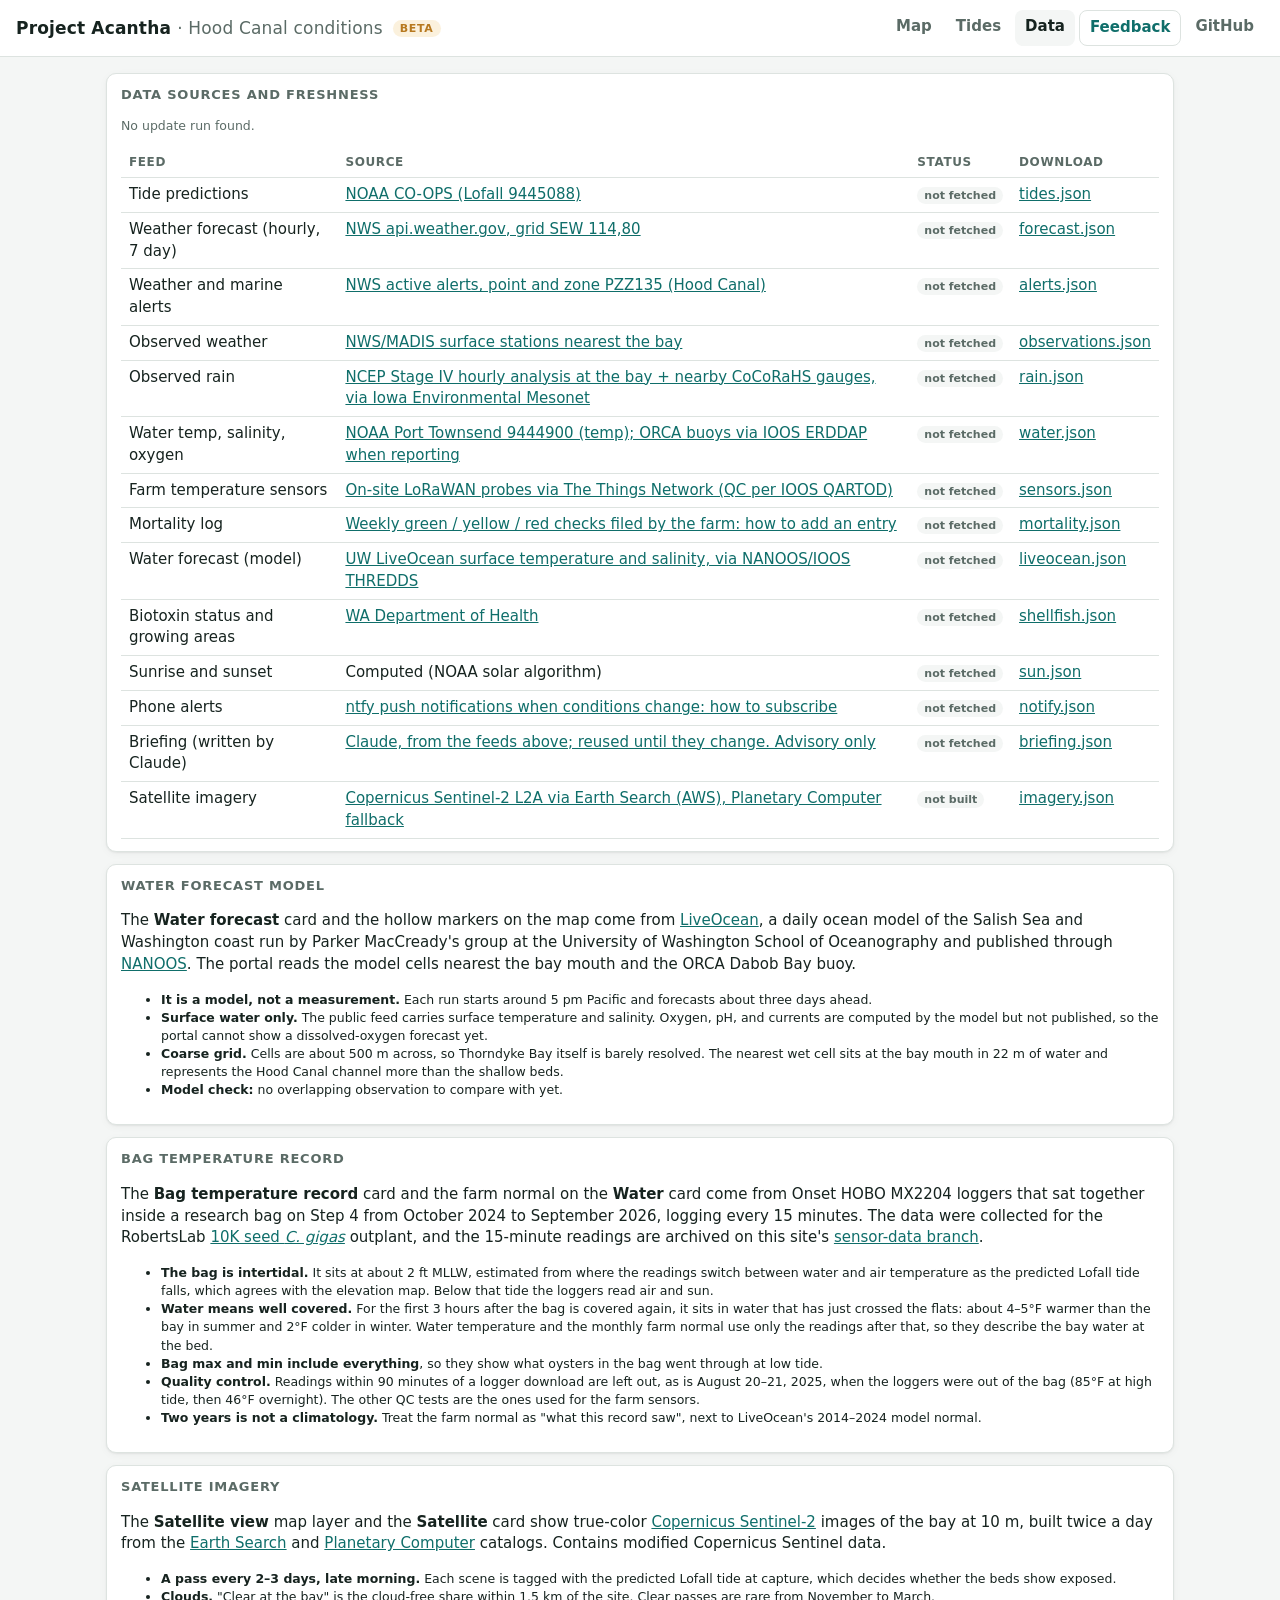
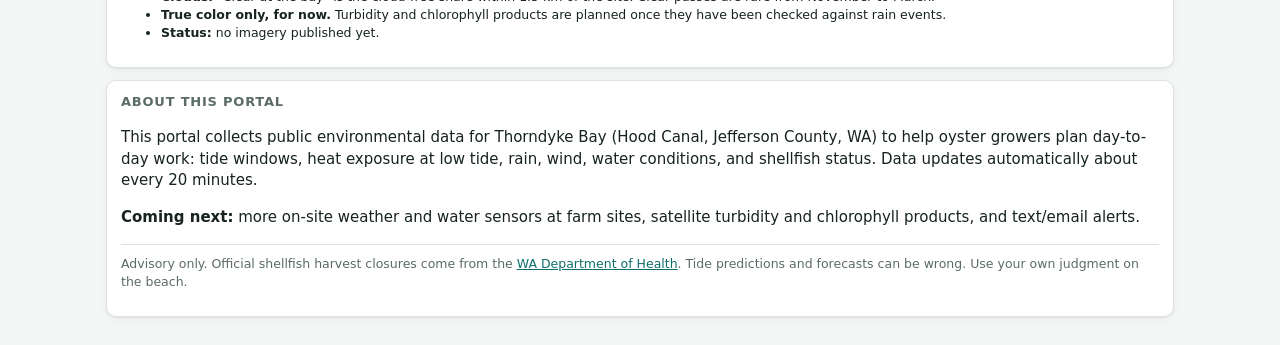
==== commit 5f70c753: "Add a farm mortality log filed through a GitHub issue form Growers record a weekly green / yellow / " ====
--- a/web/about.html
+++ b/web/about.html
@@ -101,6 +101,7 @@
       ["rain", "Observed rain", "NCEP Stage IV hourly analysis at the bay + nearby CoCoRaHS gauges, via Iowa Environmental Mesonet", "https://mesonet.agron.iastate.edu/rainfall/"],
       ["water", "Water temp, salinity, oxygen", "NOAA Port Townsend 9444900 (temp); ORCA buoys via IOOS ERDDAP when reporting", "https://nvs.nanoos.org/"],
       ["sensors", "Farm temperature sensors", "On-site LoRaWAN probes via The Things Network (QC per IOOS QARTOD)", "https://www.thethingsnetwork.org/"],
+      ["mortality", "Mortality log", "Weekly green / yellow / red checks filed by the farm: how to add an entry", "https://github.com/RobertsLab/acantha/blob/main/docs/mortality-log.md"],
       ["liveocean", "Water forecast (model)", "UW LiveOcean surface temperature and salinity, via NANOOS/IOOS THREDDS", "https://faculty.washington.edu/pmacc/LO/LiveOcean.html"],
       ["shellfish", "Biotoxin status and growing areas", "WA Department of Health", "https://doh.wa.gov/community-and-environment/shellfish"],
       ["sun", "Sunrise and sunset", "Computed (NOAA solar algorithm)", null],
--- a/web/css/style.css
+++ b/web/css/style.css
@@ -174,6 +174,17 @@
 .mock-banner { font-size: 12px; padding: 4px 8px; border-radius: 6px; margin-bottom: 6px;
   background: var(--warn-bg); color: var(--warn); font-weight: 600; }
 
+/* Mortality log: latest status and one square per week */
+.mort-status { font-size: 22px; font-weight: 700; line-height: 1.2; }
+.mort-status small { font-size: 13px; font-weight: 500; color: var(--muted); }
+.mort-strip { display: grid; grid-auto-flow: column; grid-auto-columns: 1fr; gap: 3px; margin-top: 10px; }
+.mort-wk { height: 24px; border-radius: 4px; display: grid; place-items: center; font-size: 11px; font-weight: 700;
+  background: var(--bg); border: 1px dashed var(--line); color: var(--muted); }
+.mort-wk.good { background: var(--good-bg); color: var(--good); border: 1px solid var(--good); }
+.mort-wk.warn { background: var(--warn-bg); color: var(--warn); border: 1px solid var(--warn); }
+.mort-wk.bad { background: var(--bad); color: #fff; border: 1px solid var(--bad); }
+.mort-ends { display: flex; justify-content: space-between; margin-top: 2px; }
+
 /* Water card: headline number and range bar against the month's normal */
 .bignum { font-size: 32px; font-weight: 700; font-variant-numeric: tabular-nums; line-height: 1.1; }
 .badge.cool { background: var(--bg); color: var(--series-3); }
